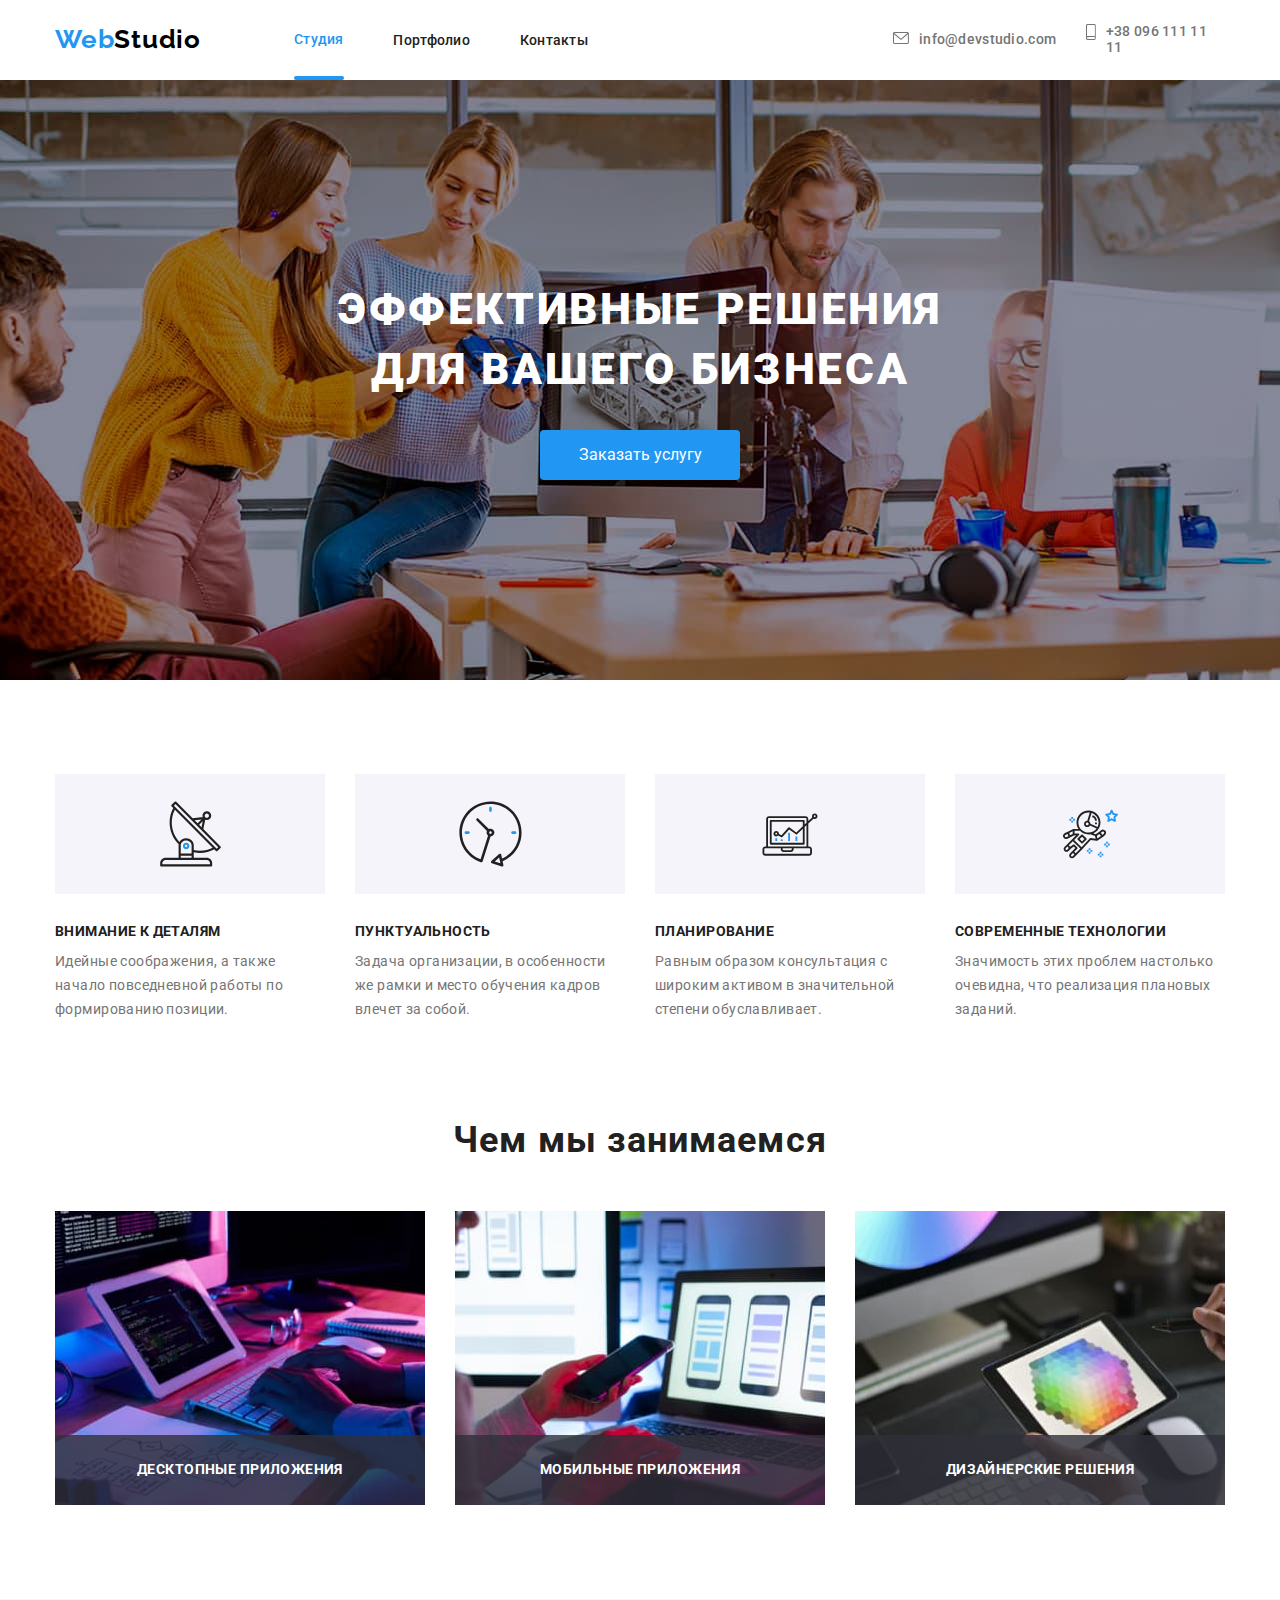
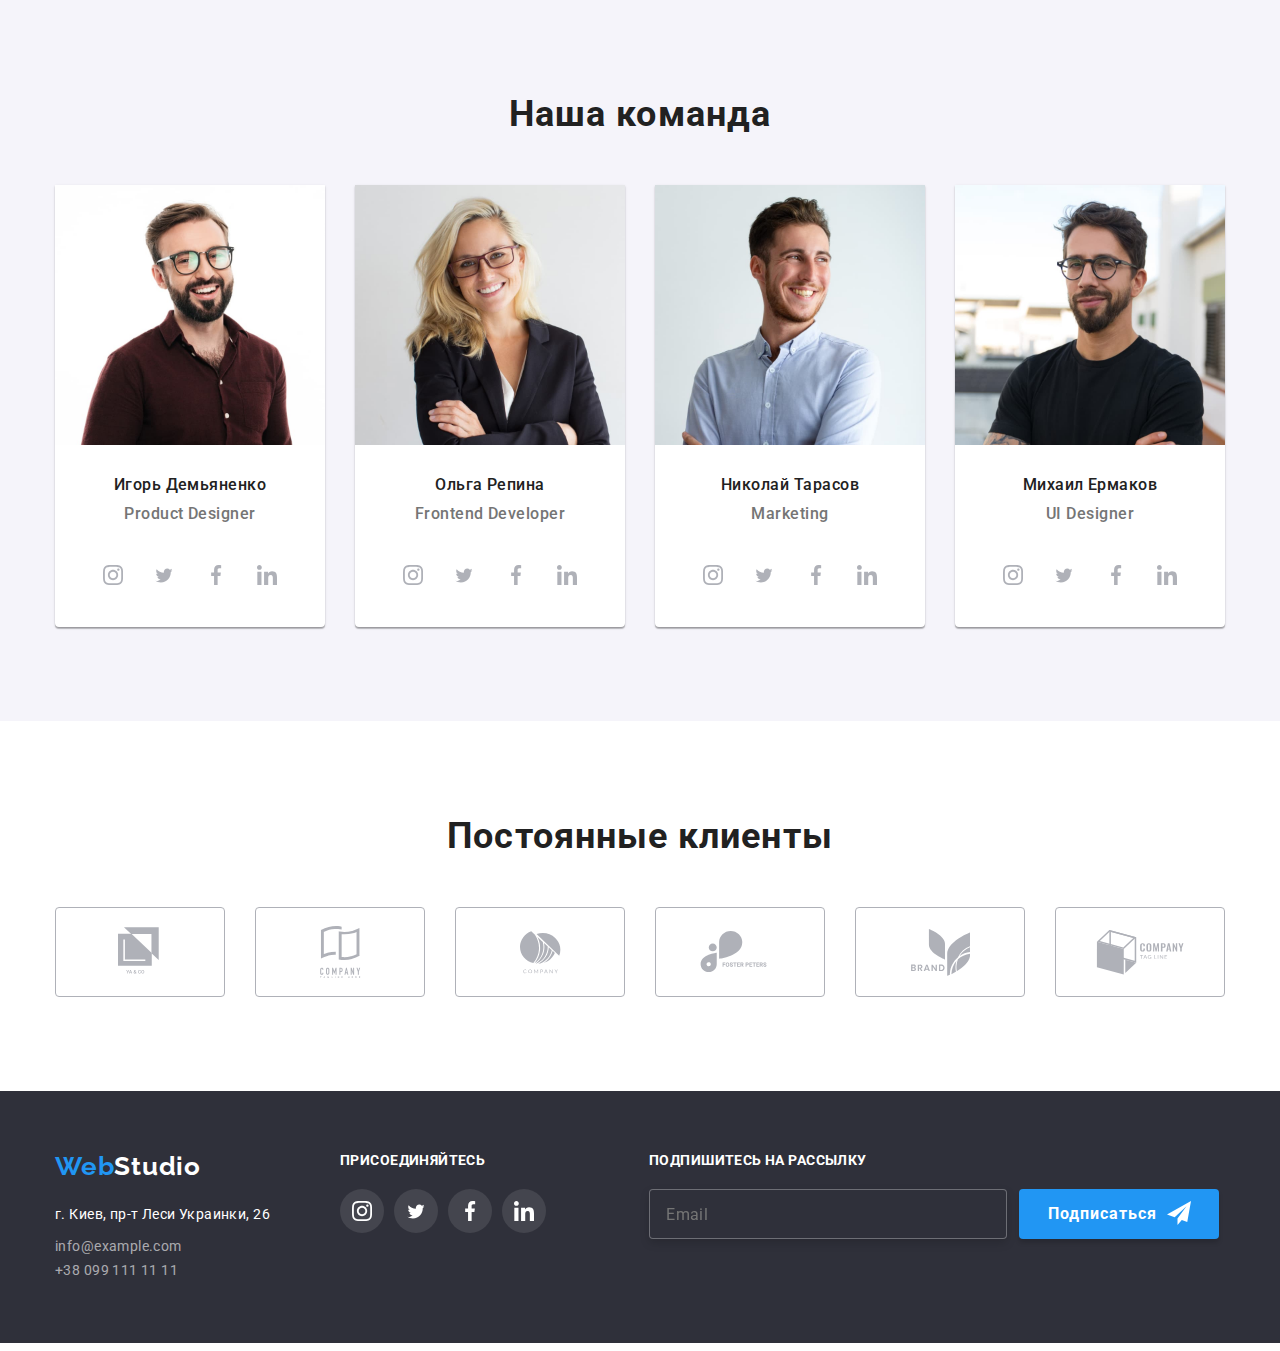
==== index.html @ a1debf82 "launching project with sass" ====
<!DOCTYPE html>
<html lang="ru">

<head>
    <meta charset="UTF-8" />
    <meta name="viewport" content="width=device-width, initial-scale=1.0" />
    <title>Web Studio</title>
    <link rel="stylesheet" href="./css/modern-normalize.min.css" />
    <link href="https://fonts.googleapis.com/css2?family=Raleway:wght@700&family=Roboto:wght@400;500;700&display=swap" rel="stylesheet">
    <link rel="stylesheet" href="./css/styles.css" />
</head>

<body>
    <!-- HEADER -->
    <header>
        <div class="main-container">
            <div class="header-block">
                <nav class="nav-container">
                    <div class="logo-top">
                        <a href="./index.html" lang="en"><span class="bluetext">Web</span>Studio</a>
                    </div>
                    <ul class="menu">
                        <li><a class="nav-con-style nav-item bluetext current-page" href="#studio">Студия</a></li>
                        <li><a class="nav-con-style nav-item" href="./portfolio.html">Портфолио</a></li>
                        <li><a class="nav-con-style nav-item" href="#contact">Контакты</a></li>
                    </ul>
                </nav>
                <ul class="contacts">
                    <li class="header-mail-phone">
                        <a class="nav-con-style contacts-item contacts-item-gap" href="mailto:info@devstudio.com">
                            <svg class="smartphone-envelope-icon" width="16" height="12">
                                <use href="./img/sprite/symbol-defs.svg#icon-envelope"></use>
                            </svg> info@devstudio.com
                        </a>
                    </li>
                    <li class="header-mail-phone">
                        <a class="nav-con-style contacts-item contacts-item-gap" href="tel:+380991111111">
                            <svg class="smartphone-envelope-icon" width="10" height="16">
                                <use href="./img/sprite/symbol-defs.svg#icon-smartphone"></use>
                            </svg> +38 096 111 11 11
                        </a>
                    </li>
                </ul>
            </div>
        </div>

    </header>
    <main>
        <!-- HERO -->
        <section class="hero">
            <div class="main-container">
                <div class="hero-block">
                    <h1 class="main-title">
                        Эффективные решения для вашего бизнеса
                    </h1>
                    <button class="main-title-button" data-modal-open>Заказать услугу</button>

                </div>
            </div>

        </section>
        <!-- ADVANTAGE -->
        <div class="main-container">
            <section class="advantage-container">
                <h2 hidden>Преимущества компании</h2>
                <ul class="advantage-list-container">
                    <li class="advantage-item">
                        <div class="icon-block">
                            <svg class="attention-icon" width="65" height="70">
                                <use href="./img/sprite/symbol-defs.svg#icon-antenna-1"></use>
                            </svg>
                        </div>
                        <h3 class="advantage-title">Внимание к деталям</h3>
                        <p class="advantage-text">
                            Идейные соображения, а также начало повседневной работы по формированию позиции.
                        </p>
                    </li>
                    <li class="advantage-item">
                        <div class="icon-block">
                            <svg class="punctuality-icon" width="65" height="70">
                                <use href="./img/sprite/symbol-defs.svg#icon-clock-1"></use>
                            </svg>
                        </div>
                        <h3 class="advantage-title">Пунктуальность</h3>
                        <p class="advantage-text">
                            Задача организации, в особенности же рамки и место обучения кадров влечет за собой.
                        </p>
                    </li>
                    <li class="advantage-item">
                        <div class="icon-block">
                            <svg class="planning-icon" width="70" height="55">
                                <use href="./img/sprite/symbol-defs.svg#icon-diagram-1"></use>
                            </svg>
                        </div>
                        <h3 class="advantage-title">Планирование</h3>
                        <p class="advantage-text">
                            Равным образом консультация с широким активом в значительной степени обуславливает.
                        </p>
                    </li>
                    <li class="advantage-item">
                        <div class="icon-block">
                            <svg class="technologies-icon" width="55" height="60">
                                <use href="./img/sprite/symbol-defs.svg#icon-astronaut-1"></use>
                            </svg>
                        </div>
                        <h3 class="advantage-title">Современные технологии</h3>
                        <p class="advantage-text">
                            Значимость этих проблем настолько очевидна, что реализация плановых заданий.
                        </p>
                    </li>
                </ul>
            </section>
        </div>
        <!-- OCCUPATION -->
        <div class="main-container">
            <section class="occupation">
                <h2 class="secondary-title">Чем мы занимаемся</h2>
                <ul class="occupation-container">
                    <li class="occupation-item">
                        <a href="">
                            <div class="occupation-card">
                                <img title="Десктопные приложения" src="./img/img1.jpg" alt="Десктопные приложения" width="370" height="294" />
                                <div class="occupation-card-label">
                                    <p class="occupation-description">Десктопные приложения</p>
                                </div>
                            </div>
                        </a>
                    </li>
                    <li class="occupation-item">
                        <a href="">
                            <div class="occupation-card">
                                <img title="Мобильные приложения" src="./img/img2.jpg" alt="Мобильные приложения" width="370" height="294" />
                                <div class="occupation-card-label">
                                    <p class="occupation-description">Мобильные приложения</p>
                                </div>
                            </div>
                        </a>
                    </li>
                    <li class="occupation-item">
                        <a href="">
                            <div class="occupation-card">
                                <img title="Дизайнерские решения" src="./img/img3.jpg" alt="Дизайнерские решения" width="370" height="294" />
                                <div class="occupation-card-label">
                                    <p class="occupation-description">Дизайнерские решения</p>
                                </div>
                            </div>
                        </a>
                    </li>
                </ul>
            </section>
        </div>
        <!-- TEAM -->
        <section class="team">
            <div class="main-container">
                <h2 class="secondary-title">Наша команда</h2>
                <ul class="team-container">
                    <li class="team-item">
                        <img class="employee-image" title="Игорь Демьяненко" src="./img/img-person1.jpg" alt="Фото Игорь Демьяненко" width="270" height="260" />
                        <h3 class="employee position-employee-style">Игорь Демьяненко</h3>
                        <p class="position position-employee-style" lang="en">Product Designer</p>
                        <ul class="team-items-icons">
                            <li>
                                <a class="team-icon" href="https://www.instagram.com" target="_blank" rel="noopener noreferer">
                                    <svg class="team-card-icon-image" width="20" height="20" aria-label="Instagram">
                                        <use href="./img/sprite/symbol-defs.svg#icon-instagram-2"></use>
                                    </svg>
                                </a>
                            </li>
                            <li>
                                <a class="team-icon" href="https://www.twitter.com" target="_blank" rel="noopener noreferer">
                                    <svg class="team-card-icon-image" width="20" height="17" aria-label="Twitter">
                                        <use href="./img/sprite/symbol-defs.svg#icon-twitter-1"></use>
                                    </svg>
                                </a>
                            </li>
                            <li>
                                <a class="team-icon" href="https://www.facebook.com/" target="_blank" rel="noopener noreferer">
                                    <svg class="team-card-icon-image" width="20" height="20" aria-label="Facebook">
                                        <use href="./img/sprite/symbol-defs.svg#icon-facebook-1"></use>
                                    </svg>
                                </a>
                            </li>
                            <li>
                                <a class="team-icon" href="https://www.linkedin.com" target="_blank" rel="noopener noreferer">
                                    <svg class="team-card-icon-image" width="20" height="20" aria-label="LinkedIn">
                                        <use href="./img/sprite/symbol-defs.svg#icon-linkedin-1-1"></use>
                                    </svg>
                                </a>
                            </li>
                        </ul>
                    </li>
                    <li class="team-item">
                        <img class="employee-image" title="Ольга Репина" src="./img/img-person2.jpg" alt="Фото Ольга Репина" width="270" height="260" />
                        <h3 class="employee position-employee-style">Ольга Репина</h3>
                        <p class="position position-employee-style" lang="en">Frontend Developer</p>
                        <ul class="team-items-icons">
                            <li>
                                <a class="team-icon" href="https://www.instagram.com" target="_blank" rel="noopener noreferer">
                                    <svg class="team-card-icon-image" width="20" height="20" aria-label="Instagram">
                                        <use href="./img/sprite/symbol-defs.svg#icon-instagram-2"></use>
                                    </svg>
                                </a>
                            </li>
                            <li>
                                <a class="team-icon" href="https://www.twitter.com" target="_blank" rel="noopener noreferer">
                                    <svg class="team-card-icon-image" width="20" height="17" aria-label="Twitter">
                                        <use href="./img/sprite/symbol-defs.svg#icon-twitter-1"></use>
                                    </svg>
                                </a>
                            </li>
                            <li>
                                <a class="team-icon" href="https://www.facebook.com/" target="_blank" rel="noopener noreferer">
                                    <svg class="team-card-icon-image" width="20" height="20" aria-label="Facebook">
                                        <use href="./img/sprite/symbol-defs.svg#icon-facebook-1"></use>
                                    </svg>
                                </a>
                            </li>
                            <li>
                                <a class="team-icon" href="https://www.linkedin.com" target="_blank" rel="noopener noreferer">
                                    <svg class="team-card-icon-image" width="20" height="20" aria-label="LinkedIn">
                                        <use href="./img/sprite/symbol-defs.svg#icon-linkedin-1-1"></use>
                                    </svg>
                                </a>
                            </li>
                        </ul>
                    </li>
                    <li class="team-item">
                        <img class="employee-image" title="Николай Тарасов" src="./img/img-person3.jpg" alt="Фото Николай Тарасов" width="270" height="260" />
                        <h3 class="employee position-employee-style">Николай Тарасов</h3>
                        <p class="position position-employee-style" lang="en">Marketing</p>
                        <ul class="team-items-icons">
                            <li>
                                <a class="team-icon" href="https://www.instagram.com" target="_blank" rel="noopener noreferer">
                                    <svg class="team-card-icon-image" width="20" height="20" aria-label="Instagram">
                                        <use href="./img/sprite/symbol-defs.svg#icon-instagram-2"></use>
                                    </svg>
                                </a>
                            </li>
                            <li>
                                <a class="team-icon" href="https://www.twitter.com" target="_blank" rel="noopener noreferer">
                                    <svg class="team-card-icon-image" width="20" height="17" aria-label="Twitter">
                                        <use href="./img/sprite/symbol-defs.svg#icon-twitter-1"></use>
                                    </svg>
                                </a>
                            </li>
                            <li>
                                <a class="team-icon" href="https://www.facebook.com/" target="_blank" rel="noopener noreferer">
                                    <svg class="team-card-icon-image" width="20" height="20" aria-label="Facebook">
                                        <use href="./img/sprite/symbol-defs.svg#icon-facebook-1"></use>
                                    </svg>
                                </a>
                            </li>
                            <li>
                                <a class="team-icon" href="https://www.linkedin.com" target="_blank" rel="noopener noreferer">
                                    <svg class="team-card-icon-image" width="20" height="20" aria-label="LinkedIn">
                                        <use href="./img/sprite/symbol-defs.svg#icon-linkedin-1-1"></use>
                                    </svg>
                                </a>
                            </li>
                        </ul>
                    </li>
                    <li class="team-item">
                        <img class="employee-image" title="Михаил Ермаков" src="./img/img-person4.jpg" alt="Фото Михаил Ермаков" width="270" height="260" />
                        <h3 class="employee position-employee-style">Михаил Ермаков</h3>
                        <p class="position position-employee-style" lang="en">UI Designer</p>
                        <ul class="team-items-icons">
                            <li>
                                <a class="team-icon" href="https://www.instagram.com" target="_blank" rel="noopener noreferer">
                                    <svg class="team-card-icon-image" width="20" height="20" aria-label="Instagram">
                                        <use href="./img/sprite/symbol-defs.svg#icon-instagram-2"></use>
                                    </svg>
                                </a>
                            </li>
                            <li>
                                <a class="team-icon" href="https://www.twitter.com" target="_blank" rel="noopener noreferer">
                                    <svg class="team-card-icon-image" width="20" height="17" aria-label="Twitter">
                                        <use href="./img/sprite/symbol-defs.svg#icon-twitter-1"></use>
                                    </svg>
                                </a>
                            </li>
                            <li>
                                <a class="team-icon" href="https://www.facebook.com/" target="_blank" rel="noopener noreferer">
                                    <svg class="team-card-icon-image" width="20" height="20" aria-label="Facebook">
                                        <use href="./img/sprite/symbol-defs.svg#icon-facebook-1"></use>
                                    </svg>
                                </a>
                            </li>
                            <li>
                                <a class="team-icon" href="https://www.linkedin.com" target="_blank" rel="noopener noreferer">
                                    <svg class="team-card-icon-image" width="20" height="20" aria-label="LinkedIn">
                                        <use href="./img/sprite/symbol-defs.svg#icon-linkedin-1-1"></use>
                                    </svg>
                                </a>
                            </li>
                        </ul>
                    </li>
                </ul>
            </div>
        </section>
        <!-- CLIENTS -->
        <div class="main-container">
            <section class="clients">
                <h2 class="secondary-title">Постоянные клиенты</h2>
                <ul class="clients-block">
                    <li>
                        <a class="clients-item" href="" target="_blank" rel="noopener noreferer">
                            <svg class="client-image" width="45" height="50">
                                <use href="./img/sprite/symbol-defs.svg#icon-logo-1"></use>
                            </svg>
                        </a>
                    </li>
                    <li>
                        <a class="clients-item" href="" target="_blank" rel="noopener noreferer">
                            <svg class="client-image" width="45" height="52">
                                <use href="./img/sprite/symbol-defs.svg#icon-logo-2"></use>
                            </svg>
                        </a>
                    </li>
                    <li>
                        <a class="clients-item" href="" target="_blank" rel="noopener noreferer">
                            <svg class="client-image" width="41" height="43">
                                <use href="./img/sprite/symbol-defs.svg#icon-logo-3"></use>
                            </svg>
                        </a>
                    </li>
                    <li>
                        <a class="clients-item" href="" target="_blank" rel="noopener noreferer">
                            <svg class="client-image" width="80" height="42">
                                <use href="./img/sprite/symbol-defs.svg#icon-logo-4"></use>
                            </svg>
                        </a>
                    </li>
                    <li>
                        <a class="clients-item" href="" target="_blank" rel="noopener noreferer">
                            <svg class="client-image" width="59" height="47">
                                <use href="./img/sprite/symbol-defs.svg#icon-logo-5"></use>
                            </svg>
                        </a>
                    </li>
                    <li>
                        <a class="clients-item" href="" target="_blank" rel="noopener noreferer">
                            <svg class="client-image" width="89" height="45">
                                <use href="./img/sprite/symbol-defs.svg#icon-logo-6"></use>
                            </svg>
                        </a>
                    </li>
                </ul>

            </section>
        </div>
    </main>
    <!-- FOOTER -->
    <footer class="footer">
        <div class="main-container">
            <div class="footer-wrapper">
                <div class="footer-logo-contacts">
                    <div class="logo-bottom">
                        <a href="" id="studio" lang="en"><span class="bluetext">Web</span><span
                                class="whitetext">Studio</span></a>
                    </div>
                    <address class="address">
                        <p><a id="contact"></a></p>
                        <ul class="address-list">
                            <li class="address-item address-style">г. Киев, пр-т Леси Украинки, 26</li>
                            <li><a class="address-link address-style"
                                    href="mailto:info@example.com">info@example.com</a>
                            </li>
                            <li><a class="address-link address-style" href="tel:+380991111111">+38 099 111 11 11</a>
                            </li>
                        </ul>
                    </address>
                </div>
                <section class="join">
                    <p class="join-title">присоединяйтесь</p>
                    <ul class="footer-icons">
                        <li>
                            <a href="https://www.instagram.com" class="footer-icon-item" target="_blank" rel="noopener noreferer">
                                <svg class="footer-icon-image" width="20" height="20" aria-label="Instagram">
                                    <use href="./img/sprite/symbol-defs.svg#icon-instagram-2-1"></use>
                                </svg>
                            </a>
                        </li>
                        <li>
                            <a href="https://www.twitter.com" class="footer-icon-item" target="_blank" rel="noopener noreferer">
                                <svg class="footer-icon-image" width="20" height="17" aria-label="Twitter">
                                    <use href="./img/sprite/symbol-defs.svg#icon-twitter-1-1"></use>
                                </svg>
                            </a>
                        </li>
                        <li>
                            <a href="https://www.facebook.com/" class="footer-icon-item" target="_blank" rel="noopener noreferer">
                                <svg class="footer-icon-image" width="20" height="20" aria-label="Facebook">
                                    <use href="./img/sprite/symbol-defs.svg#icon-facebook-1-1"></use>
                                </svg>
                            </a>
                        </li>
                        <li>
                            <a href="https://www.linkedin.com" class="footer-icon-item" target="_blank" rel="noopener noreferer">
                                <svg class="footer-icon-image" width="20" height="20" aria-label="LinkedIn">
                                    <use href="./img/sprite/symbol-defs.svg#icon-linkedin-1-2"></use>
                                </svg>
                            </a>
                        </li>
                    </ul>
                </section>
                <section class="subscription">
                    <p class="join-title">Подпишитесь на рассылку</p>
                    <form class="subscription-form" action="#">
                        <input class="subscription-field" type="email" name="subscription-field" placeholder="Email">
                        <div class="subscription-btn-block">
                            <button class="subscription-btn">Подписаться
                                <svg class="subscription-img">
                                    <use href="./img/sprite/symbol-defs-form.svg#icon-icon-send" width="24" height="24">
                                    </use>
                                </svg></button>
                        </div>
                    </form>
                </section>
            </div>

        </div>
    </footer>
    <!-- MODAL WINDOW -->
    <div class="backdrop is-hidden" data-modal>
        <div class="modal">
            <div class="close-btn" data-modal-close>
                <svg class="close-cross" width="18" height="18">
                    <use href="./img/sprite/symbol-defs-form.svg#icon-close-black-18dp"></use>
                </svg>
            </div>
            <form class="modal-form" action="#">
                <h3 class="modal-title">Оставьте свои данные, мы вам перезвоним</h3>

                <div class="modal-row">
                    <label class="modal-input-label" for="input-name">Имя</label>
                    <div class="input-block">
                        <input class="modal-input-field" type="text" name="name" id="input-name" placeholder=" ">
                        <svg class="modal-icon-item">
                            <use href="./img/sprite/symbol-defs-form.svg#icon-person-black-18dp-1" width="18"
                                height="18">
                            </use>
                        </svg>
                    </div>
                </div>
                <div class="modal-row">
                    <label class="modal-input-label" for="input-phone">Телефон</label>
                    <div class="input-block">
                        <input class="modal-input-field" type="text" name="phone" id="input-phone" placeholder=" ">
                        <svg class="modal-icon-item">
                            <use href="./img/sprite/symbol-defs-form.svg#icon-phone-black-18dp-1" width="18"
                                height="18">
                            </use>
                        </svg>
                    </div>
                </div>
                <div class="modal-row">
                    <label class="modal-input-label" for="input-email">Почта</label>
                    <div class="input-block">
                        <input class="modal-input-field" type="text" name="email" id="input-email" placeholder=" ">
                        <svg class="modal-icon-item">
                            <use href="./img/sprite/symbol-defs-form.svg#icon-email-black-18dp-1" width="18"
                                height="18">
                            </use>
                        </svg>
                    </div>
                </div>
                <div class="modal-row">
                    <label class="modal-input-label" for="input-comment">Комментарий</label>
                    <div class="input-block">
                        <textarea class="modal-input-field-comment" name="comment" id="input-comment" placeholder="Введите текст"></textarea>
                    </div>
                </div>
                <label class="terms-accept">
                    <input class="check-input" type="checkbox">
                    <span class="check-box"></span>
                    Соглашаюсь с рассылкой и принимаю
                    <a class="contact-terms">Условия договора</a>
                </label>

                <button class="main-title-button">Отправить</button>
            </form>
        </div>

    </div>
    <!-- SCRIPTS -->
    <script src="./js/modal.js"></script>

</body>

</html>
---- css/styles.css ----
/*Палитра цветов*/

:root {
    --logo-black-color: #000;
    --primary-white-color: #ffffff;
    --background-team-color: #f5f4fa;
    --nav-and-title-color: #212121;
    --contacts-paragraph-employee-position-color: #757575;
    --blue-text-color: #2196f3;
    --background-dark-color: #2f303a;
    --background-button-color: #f5f4fa;
    --address-link-color: rgba(255, 255, 255, 0.6);
    --card-border-color: #eeeeee;
    --icon-grey-color: #afb1b8;
}

html {
    box-sizing: border-box;
}

*,
*::before,
*::after {
    box-sizing: inherit;
    margin-bottom: 0;
}


/* *:hover,
*:focus {
    color: var(--blue-text-color);
    transition: all 250ms cubic-bezier(0.4, 0, 0.2, 1);
} */

body {
    background-color: var(--primary-white-color);
    font-family: "Roboto", sans-serif;
    overflow-x: hidden;
}

body a {
    color: var(--logo-black-color);
    text-decoration: none;
}

body a,
button:hover {
    transition: 250ms cubic-bezier(0.4, 0, 0.2, 1);
    cursor: pointer;
}

body a:focus,
body a:hover {
    color: var(--blue-text-color);
}

body li {
    list-style: none;
}

img {
    display: inline-block;
    max-width: 100%;
    height: auto;
}

h1,
h2,
h3,
p {
    margin-top: 0;
}

ul {
    margin: 0;
    padding: 0;
}

.main-container {
    width: 1200px;
    padding: 0 15px 0 15px;
    margin: 0 auto;
}


/*HEADER*/

.header-block {
    display: flex;
    align-items: center;
    height: 80px;
}

.nav-container {
    display: flex;
    align-items: center;
    margin-right: 305px;
}

.logo-top {
    color: var(--logo-black-color);
    font-family: "Raleway", sans-serif;
    font-weight: 700;
    font-size: 26px;
    line-height: 1.2;
    letter-spacing: 0.03em;
    margin-right: 93px;
}

.menu {
    display: flex;
    align-items: center;
    width: 294px;
    justify-content: space-between;
}

.nav-con-style {
    font-weight: 500;
    font-size: 14px;
    line-height: 1.14;
    letter-spacing: 0.02em;
}

.nav-item {
    color: var(--nav-and-title-color);
}

.current-page {
    position: relative;
    padding: 32px 0px;
    display: block;
}

.current-page::before {
    position: absolute;
    content: "";
    display: block;
    bottom: 0;
    left: 0;
    right: 0;
    width: 100%;
    height: 4px;
    background-color: var(--blue-text-color);
    border-radius: 2px;
}

.contacts {
    display: flex;
    width: 100%;
    justify-content: space-between;
    align-items: center;
}

.contacts-item {
    color: var(--contacts-paragraph-employee-position-color);
}

.nav-item:hover {
    color: var(--blue-text-color);
}

.contacts-item:hover {
    color: var(--blue-text-color);
}

.header-mail-phone {
    display: flex;
    align-items: center;
    margin-right: 30px;
}

.smartphone-envelope-icon {
    fill: var(--contacts-paragraph-employee-position-color);
    margin-right: 10px;
}

.header-mail-phone:last-child {
    margin-right: 0;
}


/* .header-mail-phone:hover .smartphone-envelope-icon {
    fill: var(--blue-text-color);
}

.header-mail-phone:hover .contacts-item {
    color: var(--blue-text-color);
} */

.smartphone-envelope-icon {
    fill: currentColor;
}

.contacts-item-gap {
    display: flex;
}


/*HERO*/

.hero {
    background-color: rgba(47, 48, 58, 0.4);
    background-image: url("../img/hero-img.jpg");
    background-position: center center;
    background-repeat: no-repeat;
    background-size: cover;
}

.hero-block {
    display: flex;
    justify-content: center;
    flex-direction: column;
    align-items: center;
    text-align: center;
    width: 1170px;
    height: 600px;
    margin-bottom: 94px;
}

.main-title {
    font-family: "Roboto", sans-serif;
    font-style: normal;
    font-weight: 900;
    font-size: 44px;
    line-height: 1.36;
    text-align: center;
    letter-spacing: 0.06em;
    text-transform: uppercase;
    color: var(--primary-white-color);
    width: 696px;
    /* padding-top: 200px; */
    padding-bottom: 30px;
    margin: 0, auto;
}

.secondary-title {
    font-weight: 700;
    font-size: 36px;
    line-height: 1.17;
    text-align: center;
    letter-spacing: 0.03em;
    color: var(--nav-and-title-color);
    margin-bottom: 50px;
    padding-top: 94px;
}

.main-title-button {
    display: flex;
    justify-content: center;
    align-items: center;
    text-align: center;
    min-width: 200px;
    min-height: 50px;
    background-color: var(--blue-text-color);
    box-shadow: 0px 4px 4px rgba(0, 0, 0, 0.15);
    border-radius: 4px;
    margin: 0 auto;
    color: var(--primary-white-color);
    padding: 10px 32px;
    border: none;
}

.main-title-button:hover,
.main-title-button:focus {
    color: var(--blue-text-color);
    background-color: var(--primary-white-color);
}


/*ADVANTAGES*/

.advantage-container {}

.advantage-list-container {
    display: flex;
    /* width: calc((100% - 90px) / 4); */
}

.advantage-item {
    display: block;
    margin-right: 30px;
}

.advantage-item:nth-child(4n) {
    margin-right: 0;
}

.icon-block {
    background-color: #f5f4fa;
    display: flex;
    justify-content: center;
    align-items: center;
    width: 100%;
    height: 120px;
    margin-bottom: 30px;
}

.advantage-title {
    font-weight: 700;
    font-size: 14px;
    line-height: 1.14;
    letter-spacing: 0.03em;
    text-transform: uppercase;
    color: var(--nav-and-title-color);
    margin-bottom: 10px;
}

.advantage-text {
    font-weight: 400;
    font-size: 14px;
    line-height: 1.7;
    letter-spacing: 0.03em;
    color: var(--contacts-paragraph-employee-position-color);
    width: 270px;
    height: 75px;
}


/*OCCUPATION*/

.occupation {}

.occupation-container {
    display: flex;
    margin-bottom: 94px;
}

.occupation-item {
    display: block;
    margin-right: 30px;
    margin-bottom: 0px;
}

.occupation-item img {
    display: block;
}

.occupation-card {
    position: relative;
}

.occupation-card-label {
    position: absolute;
    display: flex;
    justify-content: center;
    align-items: center;
    bottom: 0;
    left: 0;
    right: 0;
    width: 100%;
    height: 70px;
    background: rgba(47, 48, 58, 0.8);
}

.occupation-description {
    font-weight: bold;
    font-size: 14px;
    line-height: 1.14;
    text-align: center;
    letter-spacing: 0.03em;
    text-transform: uppercase;
    color: var(--primary-white-color);
}

.occupation-item:nth-child(3n) {
    margin-right: 0px;
}


/*TEAM*/

.team {
    background-color: var(--background-team-color);
    padding-bottom: 94px;
}

.team-container {
    display: flex;
}

.team-item {
    display: block;
    max-width: 100%;
    height: auto;
    background-color: var(--primary-white-color);
    text-align: center;
    box-shadow: 0px 1px 3px rgba(0, 0, 0, 0.12), 0px 1px 1px rgba(0, 0, 0, 0.14), 0px 2px 1px rgba(0, 0, 0, 0.2);
    border-radius: 0px 0px 4px 4px;
    margin-right: 30px;
}

.team-item:nth-child(4n) {
    margin-right: 0px;
}

.employee-image {
    display: block;
    margin-bottom: 30px;
}

.position-employee-style {
    font-weight: 500;
    font-size: 16px;
    line-height: 1.19;
    letter-spacing: 0.03em;
}

.employee {
    color: var(--nav-and-title-color);
    margin-bottom: 10px;
}

.position {
    color: var(--contacts-paragraph-employee-position-color);
    padding-bottom: 30px;
}

.team-items-icons {
    display: flex;
    justify-content: space-around;
    align-items: center;
    margin: 0 32px 30px 32px;
}

.team-icon {
    display: flex;
    justify-content: center;
    align-items: center;
    width: 44px;
    height: 44px;
    border-radius: 50%;
}

.team-icon:hover,
.team-icon:focus {
    background-color: var(--blue-text-color);
}

.team-card-icon-image {
    fill: var(--icon-grey-color);
}

.team-icon:hover .team-card-icon-image,
.team-icon:focus .team-card-icon-image {
    fill: var(--primary-white-color);
}


/*CLIENTS*/

.clients-block {
    display: flex;
    justify-content: space-between;
    margin-bottom: 94px;
}

.client-block a {
    display: block;
}

.clients-item {
    display: flex;
    justify-content: center;
    align-items: center;
    width: 170px;
    height: 90px;
    border: var(--icon-grey-color) 1px solid;
    box-sizing: border-box;
    border-radius: 4px;
    margin-right: 30px;
    outline: none;
}

.clients-item:last-child {
    margin-right: 0;
}

.clients-item:hover {
    border-color: var(--blue-text-color);
}

.clients-item:focus {
    border-color: var(--blue-text-color);
}


/* .client-image {
    fill: currentColor;
} */

.client-image {
    fill: var(--icon-grey-color);
    margin: 0;
}

.clients-item:hover .client-image {
    fill: var(--blue-text-color);
}

.clients-item:focus .client-image {
    fill: var(--blue-text-color);
}


/*FOOTER*/

.footer {
    background-color: var(--background-dark-color);
    padding: 60px 0px 60px 0px;
    display: flex;
}

.footer-wrapper {
    display: flex;
}

.footer-logo-contacts {
    margin-right: 70px;
}

.logo-bottom {
    color: var(--primary-white-color);
    font-family: "Raleway", sans-serif;
    font-weight: 700;
    font-size: 26px;
    line-height: 1.2;
    letter-spacing: 0.03em;
    margin-bottom: 20px;
}

.whitetext {
    color: var(--primary-white-color);
}

.whitetext:focus {
    color: var(--blue-text-color);
}

.whitetext:hover {
    color: var(--blue-text-color);
}

.address {}

.address-list {}

.address-style {
    font-style: normal;
    font-weight: normal;
    font-size: 14px;
    line-height: 1.7;
    letter-spacing: 0.03em;
}

.address-item {
    color: var(--primary-white-color);
    display: inline-block;
    margin-bottom: 9px;
}

.address-link {
    color: var(--address-link-color);
    margin-bottom: 9px;
}

.address-link:last-child {
    margin-bottom: 0px;
}

.bluetext {
    color: var(--blue-text-color);
}

.join {
    display: inline-block;
}

.join-title {
    display: inline-block;
    font-weight: bold;
    font-size: 14px;
    line-height: 1.14;
    letter-spacing: 0.03em;
    text-transform: uppercase;
    color: #ffffff;
    margin-bottom: 20px;
}

.footer-icons {
    display: flex;
    margin-right: 93px;
}

.footer-icon-item {
    display: flex;
    justify-content: center;
    align-items: center;
    width: 44px;
    height: 44px;
    border-radius: 50%;
    background-color: #44454e;
    margin-right: 10px;
}

.footer-icon-item:hover,
.footer-icon-item:focus {
    background-color: var(--blue-text-color);
}


/* .whitetext:hover {
    color: var(--blue-text-color);
} */

.subscription {}

.subscription-form {
    display: flex;
    align-items: center;
}

.subscription-field {
    width: 358px;
    height: 50px;
    font-weight: normal;
    font-size: 16px;
    line-height: 20px;
    display: flex;
    align-items: center;
    letter-spacing: 0.03em;
    color: rgba(255, 255, 255, 0.6);
    background-color: var(--background-dark-color);
    border: 1px solid rgba(255, 255, 255, 0.3);
    filter: drop-shadow(0px 4px 4px rgba(0, 0, 0, 0.15));
    border-radius: 4px;
    padding-left: 16px;
    margin-right: 12px;
}

.subscription-btn-block {
    position: relative;
    display: inline-block;
}

.subscription-btn {
    background-color: var(--blue-text-color);
    width: 200px;
    height: 50px;
    font-weight: bold;
    font-size: 16px;
    line-height: 1.875;
    display: flex;
    align-items: center;
    text-align: center;
    letter-spacing: 0.06em;
    color: #ffffff;
    box-shadow: 0px 4px 4px rgba(0, 0, 0, 0.15);
    border-radius: 4px;
    border: none;
    padding: 10px 0px 10px 29px;
    outline: none;
}

.subscription-img {
    position: absolute;
    bottom: 12px;
    right: 48px;
    top: 12px;
    left: 148px;
    fill: #ffffff;
}

.subscription-btn:hover,
.subscription-btn:focus {
    color: var(--blue-text-color);
    background-color: var(--primary-white-color);
}

.subscription-btn:hover .subscription-img {
    fill: var(--blue-text-color);
}

.subscription-btn:focus .subscription-img {
    fill: var(--blue-text-color);
}


/*Portfolio styles*/

.portfolio-header-underline {
    border-bottom: 1px solid #ececec;
}

.filter {
    display: flex;
    justify-content: center;
    max-width: 611px;
    margin-bottom: 50px;
}

.filter-position {
    display: flex;
    justify-content: center;
    padding-top: 94px;
}

.filter-item {
    margin-right: 8px;
}

.filter-item:last-child {
    margin-right: 0px;
}

.btn-style {
    font-weight: 500;
    font-size: 16px;
    line-height: 1.63;
    letter-spacing: 0.03em;
    color: var(--nav-and-title-color);
    background-color: var(--background-button-color);
    border: transparent;
    border-radius: 4px;
    width: 128px;
    height: 38px;
    cursor: pointer;
}

.btn-style-all {
    width: 73px;
}

.btn-style:hover,
.btn-style:focus {
    background-color: var(--blue-text-color);
    color: var(--primary-white-color);
    box-shadow: 0px 3px 1px rgba(0, 0, 0, 0.1), 0px 1px 2px rgba(0, 0, 0, 0.08), 0px 2px 2px rgba(0, 0, 0, 0.12);
}

.project-container {
    display: flex;
    flex-wrap: wrap;
    margin-bottom: 94px;
}

.project-card {
    display: block;
    max-width: 100%;
    height: auto;
    margin-bottom: 30px;
    margin-right: 30px;
}

.project-card:nth-child(3n) {
    margin-right: 0px;
}

.project-card:nth-last-child(-n+3) {
    margin-bottom: 0px;
}

.project-card:hover {
    box-shadow: 0px 1px 1px rgba(0, 0, 0, 0.12), 0px 4px 4px rgba(0, 0, 0, 0.06), 1px 4px 6px rgba(0, 0, 0, 0.16);
}

.project-image {
    display: block;
}

.project-block {
    position: relative;
    display: block;
    overflow: hidden;
}

.project-image-info {
    position: absolute;
    display: flex;
    justify-content: center;
    align-items: center;
    background: rgba(33, 150, 243, 0.9);
    width: 100%;
    height: 100%;
    top: 100%;
    transition: transform 250ms cubic-bezier(0.4, 0, 0.2, 1);
}

.project-image-text {
    font-weight: normal;
    font-size: 18px;
    line-height: 1.56;
    letter-spacing: 0.03em;
    color: #ffffff;
    padding: 63px 24px;
}

.project-block:hover .project-image-info {
    transform: translateY(-100%);
}

.project-card a:focus .project-image-info {
    transform: translateY(-100%);
}

.under-image-text {
    display: block;
    width: 370px;
    height: 110px;
    padding: 20px 24px;
    border-left: 1px solid var(--card-border-color);
    border-right: 1px solid var(--card-border-color);
    border-bottom: 1px solid var(--card-border-color);
}

.project-name {
    display: block;
    font-weight: 700;
    font-size: 18px;
    line-height: 2;
    letter-spacing: 0.06em;
    color: var(--nav-and-title-color);
    margin-bottom: 4px;
}

.description {
    display: block;
    font-weight: normal;
    font-size: 16px;
    line-height: 1.9;
    letter-spacing: 0.03em;
    color: var(--contacts-paragraph-employee-position-color);
}


/*MODAL WINDOW*/

.backdrop {
    position: fixed;
    top: 0;
    left: 0;
    width: 100%;
    height: 100%;
    background-color: rgba(0, 0, 0, 0.2);
    overflow-y: hidden;
}

.backdrop.is-hidden {
    opacity: 0;
    pointer-events: none;
}

.modal {
    position: absolute;
    width: 528px;
    height: 581px;
    background-color: #ffffff;
    top: 50%;
    left: 50%;
    transform: translate(-50%, -50%);
}

.close-btn {
    position: absolute;
    width: 30px;
    height: 30px;
    right: 8px;
    top: 8px;
    background: #ffffff;
    border: 1px solid rgba(0, 0, 0, 0.1);
    border-radius: 50%;
}

.close-cross {
    position: absolute;
    top: 50%;
    left: 50%;
    transform: translate(-50%, -50%);
}

.close-btn:hover .close-cross {
    fill: var(--blue-text-color);
}

.close-btn:hover {
    cursor: pointer;
}

.modal-form {
    display: flex;
    align-items: center;
    flex-direction: column;
    margin: 0, auto;
}

.modal-title {
    display: block;
    font-weight: bold;
    font-size: 20px;
    line-height: 23px;
    text-align: center;
    letter-spacing: 0.03em;
    color: #212121;
    padding: 40px 40px 12px;
}

.modal-row {
    display: flex;
    flex-direction: column;
    margin-bottom: 10px;
}

.modal-input-label {
    font-weight: normal;
    font-size: 12px;
    line-height: 14px;
    letter-spacing: 0.01em;
    color: #757575;
    margin-bottom: 4px;
}

.input-block {
    position: relative;
}

.modal-input-field {
    display: block;
    width: 448px;
    height: 40px;
    border: 1px solid rgba(33, 33, 33, 0.2);
    border-radius: 4px;
    padding-left: 35px;
    color: #000;
    outline: none;
}

.modal-icon-item {
    position: absolute;
    top: 11px;
    left: 12px;
    bottom: 11px;
    width: 18px;
    height: 18px;
}

.input-block:hover .modal-icon-item {
    fill: var(--blue-text-color);
}

.input-block:hover .modal-input-field {
    border-color: var(--blue-text-color);
    cursor: pointer;
}

.modal-input-field:focus+.modal-icon-item {
    fill: var(--blue-text-color);
}

.modal-form:focus-within+.modal-input-field {
    border-color: var(--blue-text-color);
}

.modal-input-field:focus {
    border-color: var(--blue-text-color);
}

.modal-input-field-comment {
    resize: none;
    display: block;
    width: 448px;
    height: 120px;
    border: 1px solid rgba(33, 33, 33, 0.2);
    border-radius: 4px;
    font-weight: normal;
    font-size: 16px;
    line-height: 18px;
    letter-spacing: 0.01em;
    color: #000;
    padding: 12px 16px;
    outline: none;
}

.input-block:hover .modal-input-field-comment {
    border-color: var(--blue-text-color);
    cursor: pointer;
}

.modal-input-field-comment:focus {
    border-color: var(--blue-text-color);
}

.terms-accept {
    display: inline-block;
    font-weight: normal;
    font-size: 14px;
    line-height: 24px;
    letter-spacing: 0.03em;
    color: #757575;
    padding-left: 30px;
    margin-bottom: 30px;
}

.contact-terms {
    text-decoration-line: underline;
    color: #2196f3;
}

.check-input {
    position: absolute;
    width: 1px;
    height: 1px;
    overflow: hidden;
    clip: rect(0 0 0 0);
}

.check-box {
    position: absolute;
    display: inline-block;
    width: 20px;
    height: 20px;
    overflow: hidden;
    background-image: url("../img/form-icons/checksquare.svg");
    background-repeat: no-repeat;
    transform: translate(-20px, 4px);
}

.check-input:checked+.check-box {
    background-image: url("../img/form-icons/icon-check.svg");
}
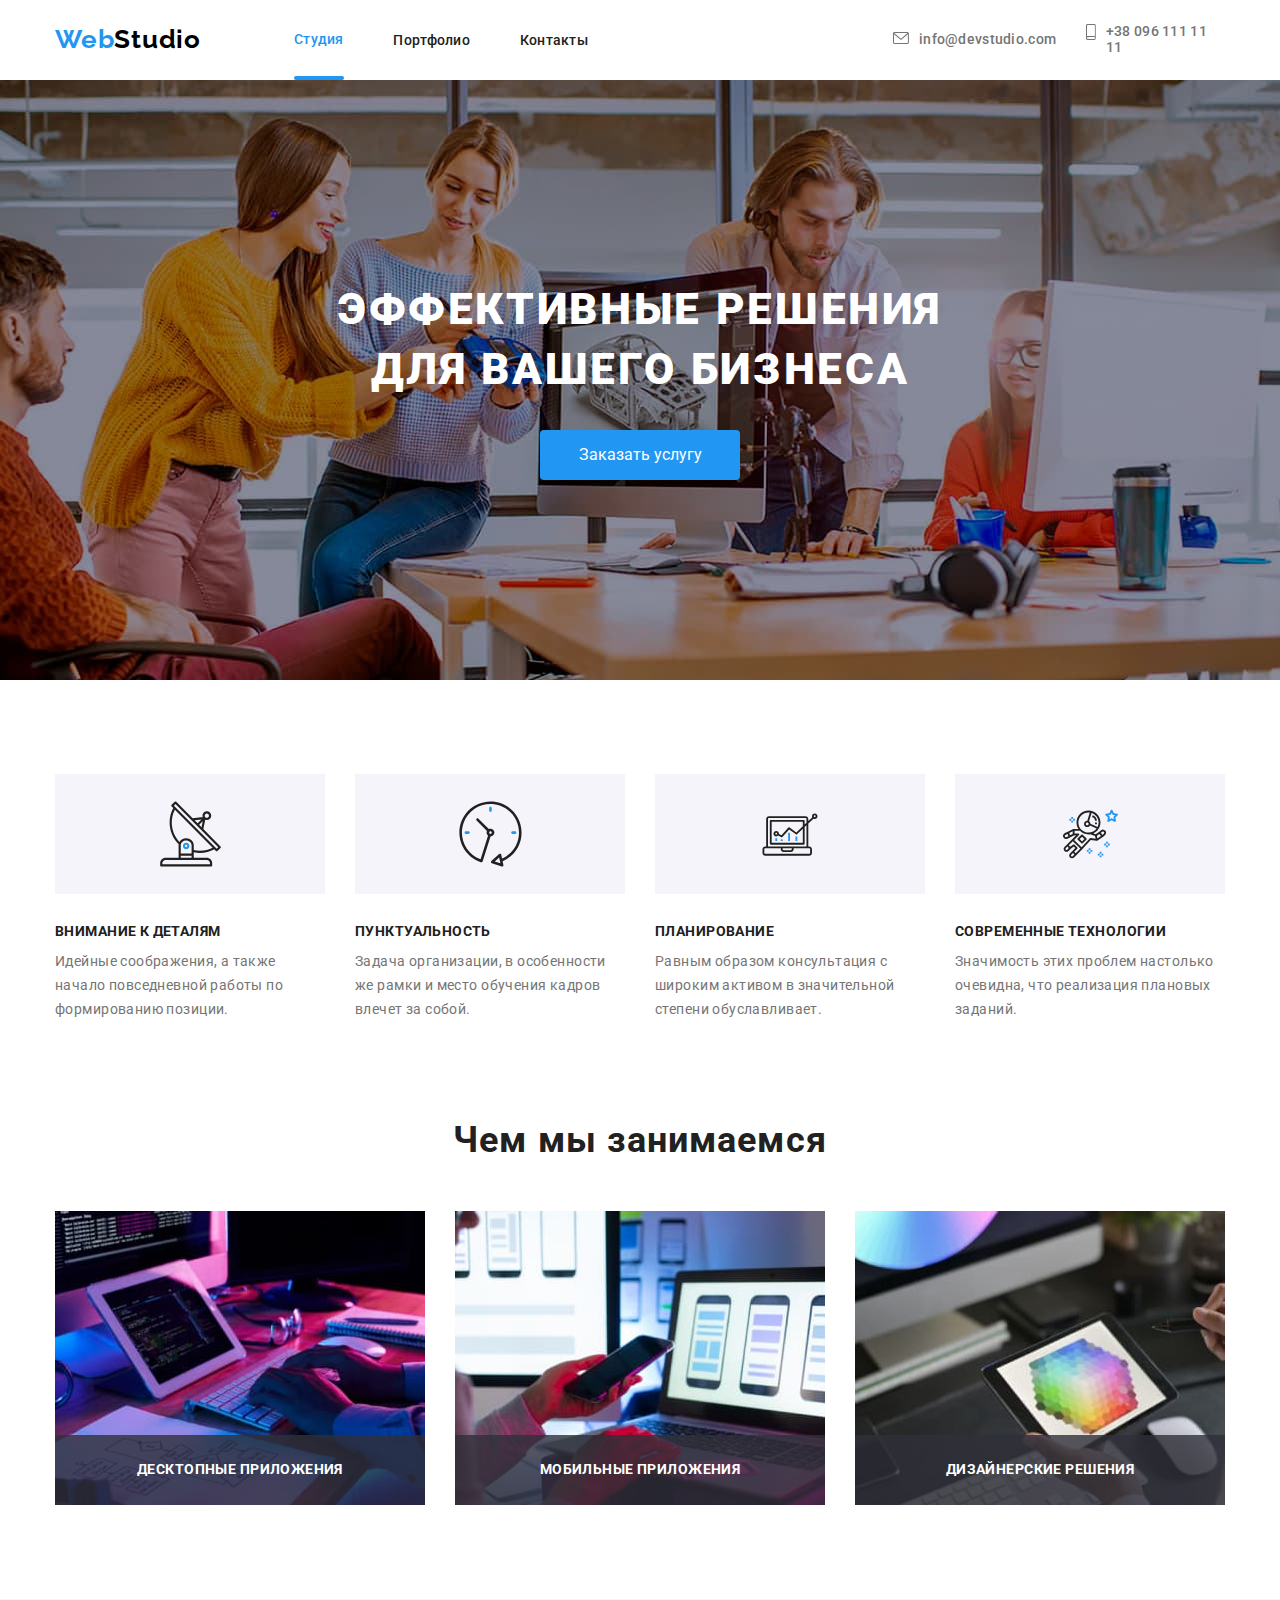
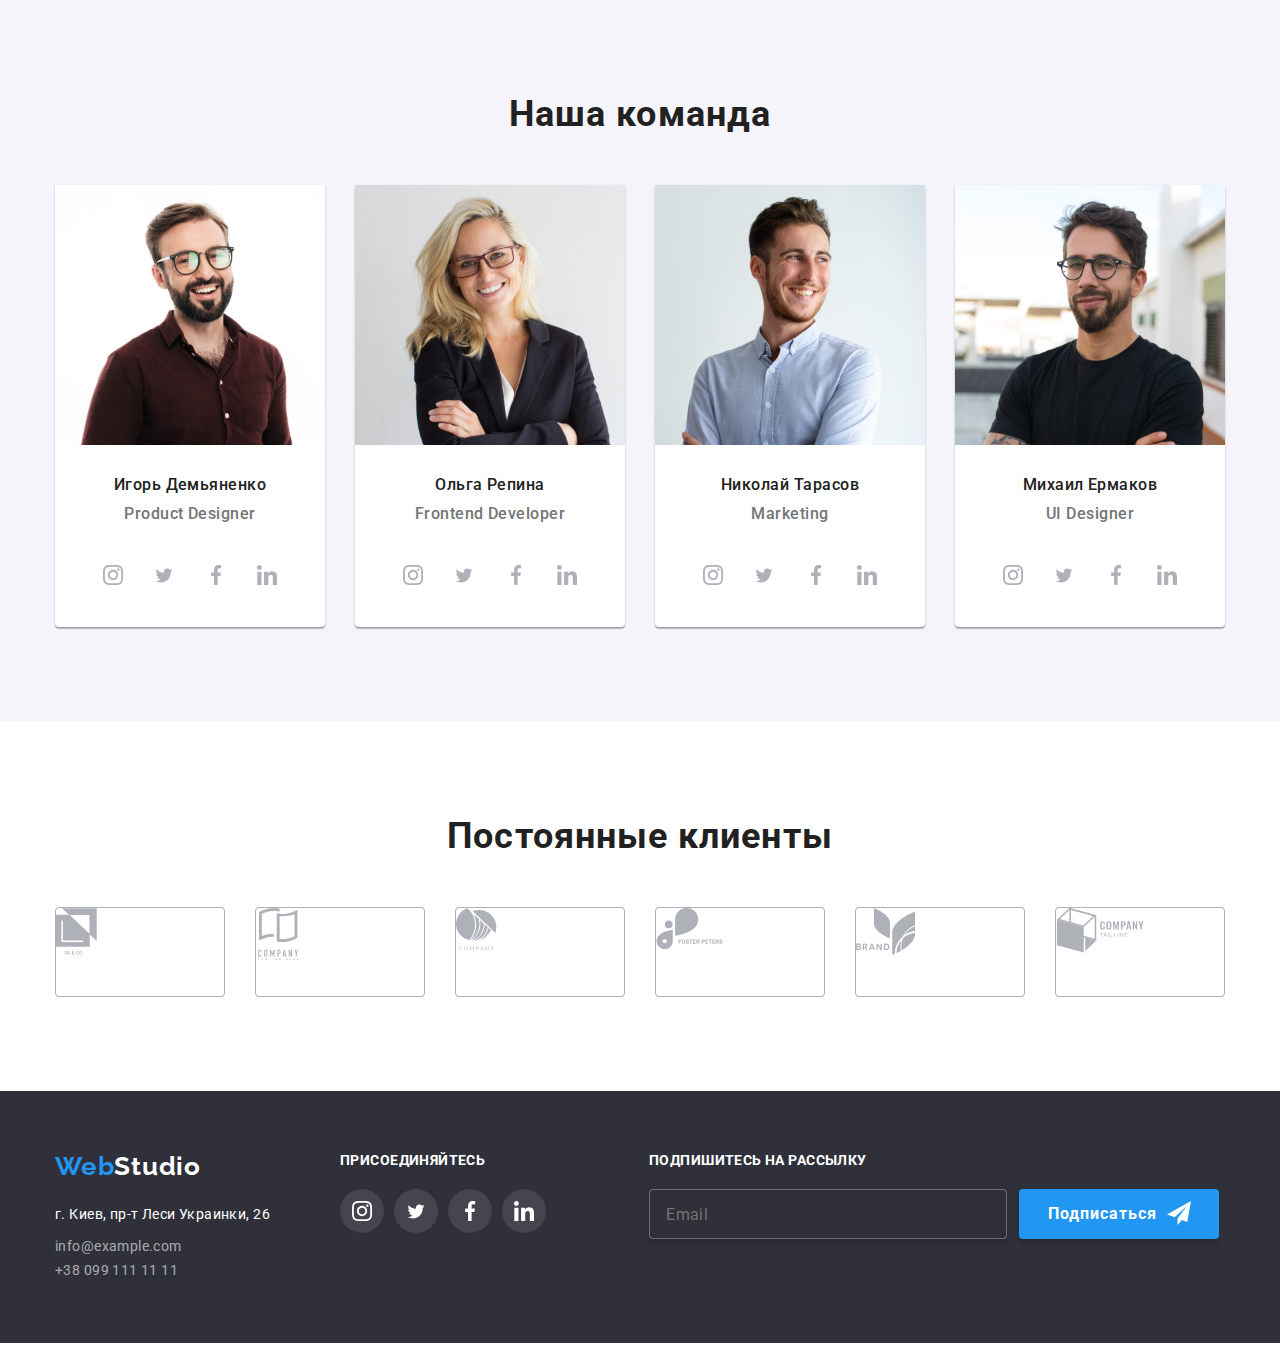
==== commit accc1039: "перша спроба сасу" ====
--- a/index.html
+++ b/index.html
@@ -7,7 +7,7 @@
     <title>Web Studio</title>
     <link rel="stylesheet" href="./css/modern-normalize.min.css" />
     <link href="https://fonts.googleapis.com/css2?family=Raleway:wght@700&family=Roboto:wght@400;500;700&display=swap" rel="stylesheet">
-    <link rel="stylesheet" href="./css/styles.css" />
+    <link rel="stylesheet" href="./css/main.min.css" />
 </head>
 
 <body>
--- a/css/main.min.css
+++ b/css/main.min.css
@@ -0,0 +1,2 @@
+html{-webkit-box-sizing:border-box;box-sizing:border-box}*,*::before,*::after{-webkit-box-sizing:inherit;box-sizing:inherit;margin-bottom:0}body{background-color:#fff;font-family:"Roboto", sans-serif;overflow-x:hidden}body a{color:#000;text-decoration:none}body a,button:hover{-webkit-transition:250ms cubic-bezier(0.4, 0, 0.2, 1);transition:250ms cubic-bezier(0.4, 0, 0.2, 1);cursor:pointer}body a:focus,body a:hover{color:#2196f3}body li{list-style:none}img{display:inline-block;max-width:100%;height:auto}h1,h2,h3,p{margin-top:0}ul{margin:0;padding:0}.main-container{width:1200px;padding:0 15px 0 15px;margin:0 auto}.header-block{display:-webkit-box;display:-ms-flexbox;display:flex;-webkit-box-align:center;-ms-flex-align:center;align-items:center;height:80px}.header-block .nav-container{display:-webkit-box;display:-ms-flexbox;display:flex;-webkit-box-align:center;-ms-flex-align:center;align-items:center;margin-right:305px}.header-block .nav-container .logo-top{color:#000;font-family:"Raleway", sans-serif;font-weight:700;font-size:26px;line-height:1.2;letter-spacing:0.03em;margin-right:93px}.menu{display:-webkit-box;display:-ms-flexbox;display:flex;-webkit-box-align:center;-ms-flex-align:center;align-items:center;width:294px;-webkit-box-pack:justify;-ms-flex-pack:justify;justify-content:space-between}.nav-con-style{font-weight:500;font-size:14px;line-height:1.14;letter-spacing:0.02em}.nav-item{color:#212121}.nav-item:hover,.nav-item:focus{color:#2196f3}.current-page{position:relative;padding:32px 0px;display:block}.current-page::before{position:absolute;content:"";display:block;bottom:0;left:0;right:0;width:100%;height:4px;background-color:#2196f3;border-radius:2px}.contacts{display:-webkit-box;display:-ms-flexbox;display:flex;width:100%;-webkit-box-pack:justify;-ms-flex-pack:justify;justify-content:space-between;-webkit-box-align:center;-ms-flex-align:center;align-items:center}.header-mail-phone{display:-webkit-box;display:-ms-flexbox;display:flex;-webkit-box-align:center;-ms-flex-align:center;align-items:center;margin-right:30px}.header-mail-phone:last-child{margin-right:0}.header-mail-phone .nav-con-style{font-weight:500;font-size:14px;line-height:1.14;letter-spacing:0.02em}.header-mail-phone .contacts-item-gap{display:-webkit-box;display:-ms-flexbox;display:flex}.contacts-item{color:#757575}.contacts-item:hover{color:#2196f3}.smartphone-envelope-icon{fill:#757575;margin-right:10px}.smartphone-envelope-icon{fill:currentColor}.hero{background-color:rgba(47,48,58,0.4);background-image:url("../img/hero-img.jpg");background-position:center center;background-repeat:no-repeat;background-size:cover}.hero-block{display:-webkit-box;display:-ms-flexbox;display:flex;-webkit-box-pack:center;-ms-flex-pack:center;justify-content:center;-webkit-box-orient:vertical;-webkit-box-direction:normal;-ms-flex-direction:column;flex-direction:column;-webkit-box-align:center;-ms-flex-align:center;align-items:center;text-align:center;width:1170px;height:600px;margin-bottom:94px}.main-title{font-family:"Roboto", sans-serif;font-style:normal;font-weight:900;font-size:44px;line-height:1.36;text-align:center;letter-spacing:0.06em;text-transform:uppercase;color:#fff;width:696px;padding-bottom:30px;margin:0, auto}.main-title-button{display:-webkit-box;display:-ms-flexbox;display:flex;-webkit-box-pack:center;-ms-flex-pack:center;justify-content:center;-webkit-box-align:center;-ms-flex-align:center;align-items:center;text-align:center;min-width:200px;min-height:50px;background-color:#2196f3;-webkit-box-shadow:0px 4px 4px rgba(0,0,0,0.15);box-shadow:0px 4px 4px rgba(0,0,0,0.15);border-radius:4px;margin:0 auto;color:#fff;padding:10px 32px;border:none}.main-title-button:hover,.main-title-buttonfocus{color:#2196f3;background-color:#fff}.secondary-title{font-weight:700;font-size:36px;line-height:1.17;text-align:center;letter-spacing:0.03em;color:#212121;margin-bottom:50px;padding-top:94px}.advantage-list-container{display:-webkit-box;display:-ms-flexbox;display:flex}.advantage-item{display:block;margin-right:30px}.advantage-item:nth-child(4n){margin-right:0}.advantage-item .advantage-title{font-weight:700;font-size:14px;line-height:1.14;letter-spacing:0.03em;text-transform:uppercase;color:#212121;margin-bottom:10px}.advantage-item .advantage-text{font-weight:400;font-size:14px;line-height:1.7;letter-spacing:0.03em;color:#757575;width:270px;height:75px}.icon-block{background-color:#f5f4fa;display:-webkit-box;display:-ms-flexbox;display:flex;-webkit-box-pack:center;-ms-flex-pack:center;justify-content:center;-webkit-box-align:center;-ms-flex-align:center;align-items:center;width:100%;height:120px;margin-bottom:30px}.occupation-container{display:-webkit-box;display:-ms-flexbox;display:flex;margin-bottom:94px}.occupation-item{display:block;margin-right:30px;margin-bottom:0px}.occupation-item img{display:block}.occupation-item:nth-child(3n){margin-right:0px}.occupation-card{position:relative}.occupation-card .occupation-card-label{position:absolute;display:-webkit-box;display:-ms-flexbox;display:flex;-webkit-box-pack:center;-ms-flex-pack:center;justify-content:center;-webkit-box-align:center;-ms-flex-align:center;align-items:center;bottom:0;left:0;right:0;width:100%;height:70px;background:rgba(47,48,58,0.8)}.occupation-description{font-weight:bold;font-size:14px;line-height:1.14;text-align:center;letter-spacing:0.03em;text-transform:uppercase;color:#fff}.team{background-color:#f5f4fa;padding-bottom:94px}.team-container{display:-webkit-box;display:-ms-flexbox;display:flex}.team-item{display:block;max-width:100%;height:auto;background-color:#fff;text-align:center;-webkit-box-shadow:0px 1px 3px rgba(0,0,0,0.12),0px 1px 1px rgba(0,0,0,0.14),0px 2px 1px rgba(0,0,0,0.2);box-shadow:0px 1px 3px rgba(0,0,0,0.12),0px 1px 1px rgba(0,0,0,0.14),0px 2px 1px rgba(0,0,0,0.2);border-radius:0px 0px 4px 4px;margin-right:30px}.team-item:nth-child(4n){margin-right:0px}.team-item .employee-image{display:block;margin-bottom:30px}.team-item .employee{color:#212121;margin-bottom:10px}.team-item .position{color:#757575;padding-bottom:30px}.team-items-icons{display:-webkit-box;display:-ms-flexbox;display:flex;-ms-flex-pack:distribute;justify-content:space-around;-webkit-box-align:center;-ms-flex-align:center;align-items:center;margin:0 32px 30px 32px}.team-icon{display:-webkit-box;display:-ms-flexbox;display:flex;-webkit-box-pack:center;-ms-flex-pack:center;justify-content:center;-webkit-box-align:center;-ms-flex-align:center;align-items:center;width:44px;height:44px;border-radius:50%}.team-icon:hover,.team-icon:focus{background-color:#2196f3}.team-icon .team-card-icon-image{fill:#afb1b8}.team-icon:hover,.team-iconfocus .team-card-icon-image{fill:#fff}.clients-block{display:-webkit-box;display:-ms-flexbox;display:flex;-webkit-box-pack:justify;-ms-flex-pack:justify;justify-content:space-between;margin-bottom:94px}.clients-block a{display:block}.clients-item{display:-webkit-box;display:-ms-flexbox;display:flex;-webkit-box-pack:center;-ms-flex-pack:center;justify-content:center;-webkit-box-align:center;-ms-flex-align:center;align-items:center;width:170px;height:90px;border:#afb1b8 1px solid;-webkit-box-sizing:border-box;box-sizing:border-box;border-radius:4px;margin-right:30px;outline:none}.clients-item:last-child{margin-right:0}.clients-item:hover,.clients-item:focus{border-color:#2196f3}.clients-item .client-image{fill:#afb1b8;margin:0}.clients-item:hover,.clients-item:focus .client-image{fill:#2196f3}.footer{background-color:#2f303a;padding:60px 0px 60px 0px;display:-webkit-box;display:-ms-flexbox;display:flex}.footer .footer-wrapper{display:-webkit-box;display:-ms-flexbox;display:flex}.footer-logo-contacts{margin-right:70px}.footer-logo-contacts .logo-bottom{color:#fff;font-family:"Raleway", sans-serif;font-weight:700;font-size:26px;line-height:1.2;letter-spacing:0.03em;margin-bottom:20px}.whitetext{color:#fff}.whitetext:hover,.whitetext:focus{color:#2196f3}.address-item{color:#fff;display:inline-block;margin-bottom:9px}.address-link{color:rgba(255,255,255,0.6);margin-bottom:9px}.address-link:last-child{margin-bottom:0px}.bluetext{color:#2196f3}.join{display:inline-block}.join-title{display:inline-block;font-weight:bold;font-size:14px;line-height:1.14;letter-spacing:0.03em;text-transform:uppercase;color:#fff;margin-bottom:20px}.footer-icons{display:-webkit-box;display:-ms-flexbox;display:flex;margin-right:93px}.footer-icon-item{display:-webkit-box;display:-ms-flexbox;display:flex;-webkit-box-pack:center;-ms-flex-pack:center;justify-content:center;-webkit-box-align:center;-ms-flex-align:center;align-items:center;width:44px;height:44px;border-radius:50%;background-color:#44454e;margin-right:10px}.footer-icon-item:hover,.footer-icon-item:focus{background-color:#2196f3}.subscription-form{display:-webkit-box;display:-ms-flexbox;display:flex;-webkit-box-align:center;-ms-flex-align:center;align-items:center}.subscription-form .subscription-field{width:358px;height:50px;font-weight:normal;font-size:16px;line-height:20px;display:-webkit-box;display:-ms-flexbox;display:flex;-webkit-box-align:center;-ms-flex-align:center;align-items:center;letter-spacing:0.03em;color:rgba(255,255,255,0.6);background-color:#2f303a;border:1px solid rgba(255,255,255,0.3);-webkit-filter:drop-shadow(0px 4px 4px rgba(0,0,0,0.15));filter:drop-shadow(0px 4px 4px rgba(0,0,0,0.15));border-radius:4px;padding-left:16px;margin-right:12px}.subscription-btn-block{position:relative;display:inline-block}.subscription-btn{background-color:#2196f3;width:200px;height:50px;font-weight:bold;font-size:16px;line-height:1.875;display:-webkit-box;display:-ms-flexbox;display:flex;-webkit-box-align:center;-ms-flex-align:center;align-items:center;text-align:center;letter-spacing:0.06em;color:#fff;-webkit-box-shadow:0px 4px 4px rgba(0,0,0,0.15);box-shadow:0px 4px 4px rgba(0,0,0,0.15);border-radius:4px;border:none;padding:10px 0px 10px 29px;outline:none}.subscription-btn .subscription-img{position:absolute;bottom:12px;right:48px;top:12px;left:148px;fill:#fff}.subscription-btn:hover,.subscription-btn:focus{color:#2196f3;background-color:#fff}.subscription-btn:hover,.subscription-btn:focus .subscription-img{fill:#2196f3}.backdrop{position:fixed;top:0;left:0;width:100%;height:100%;background-color:rgba(0,0,0,0.2);overflow-y:hidden}.backdrop.is-hidden{opacity:0;pointer-events:none}.modal{position:absolute;width:528px;height:581px;background-color:#fff;top:50%;left:50%;-webkit-transform:translate(-50%, -50%);transform:translate(-50%, -50%)}.close-btn{position:absolute;width:30px;height:30px;right:8px;top:8px;background:#ffffff;border:1px solid rgba(0,0,0,0.1);border-radius:50%}.close-btn .close-cross{position:absolute;top:50%;left:50%;-webkit-transform:translate(-50%, -50%);transform:translate(-50%, -50%)}.close-btn:hover{cursor:pointer}.close-btn:hover .close-cross{fill:#2196f3}.modal-form{display:-webkit-box;display:-ms-flexbox;display:flex;-webkit-box-align:center;-ms-flex-align:center;align-items:center;-webkit-box-orient:vertical;-webkit-box-direction:normal;-ms-flex-direction:column;flex-direction:column;margin:0, auto}.modal-form .modal-title{display:block;font-weight:bold;font-size:20px;line-height:23px;text-align:center;letter-spacing:0.03em;color:#212121;padding:40px 40px 12px}.modal-row{display:-webkit-box;display:-ms-flexbox;display:flex;-webkit-box-orient:vertical;-webkit-box-direction:normal;-ms-flex-direction:column;flex-direction:column;margin-bottom:10px}.modal-row .modal-input-label{font-weight:normal;font-size:12px;line-height:14px;letter-spacing:0.01em;color:#757575;margin-bottom:4px}.input-block{position:relative}.input-block .modal-icon-item{position:absolute;top:11px;left:12px;bottom:11px;width:18px;height:18px}.input-block:hover .modal-icon-item{fill:#2196f3}.input-block:hover .modal-input-field{border-color:#2196f3;cursor:pointer}.input-block:hover .modal-input-field-comment{border-color:#2196f3;cursor:pointer}.modal-input-field{display:block;width:448px;height:40px;border:1px solid rgba(33,33,33,0.2);border-radius:4px;padding-left:35px;color:#000;outline:none}.modal-input-field:focus .modal-icon-item{fill:#2196f3}.modal-input-field:focus{border-color:#2196f3}.modal-input-field-comment{resize:none;display:block;width:448px;height:120px;border:1px solid rgba(33,33,33,0.2);border-radius:4px;font-weight:normal;font-size:16px;line-height:18px;letter-spacing:0.01em;color:#000;padding:12px 16px;outline:none}.modal-input-field-comment:focus{border-color:#2196f3}.terms-accept{display:inline-block;font-weight:normal;font-size:14px;line-height:24px;letter-spacing:0.03em;color:#757575;padding-left:30px;margin-bottom:30px}.terms-accept .contact-terms{-webkit-text-decoration-line:underline;text-decoration-line:underline;color:#2196f3}.terms-accept .check-box{position:absolute;display:inline-block;width:20px;height:20px;overflow:hidden;background-image:url("../img/form-icons/checksquare.svg");background-repeat:no-repeat;-webkit-transform:translate(-20px, 4px);transform:translate(-20px, 4px)}.check-input{position:absolute;width:1px;height:1px;overflow:hidden;clip:rect(0 0 0 0)}.check-input:checked+.check-box{background-image:url("../img/form-icons/icon-check.svg")}.portfolio-header-underline{border-bottom:1px solid #ececec}.filter{display:-webkit-box;display:-ms-flexbox;display:flex;-webkit-box-pack:center;-ms-flex-pack:center;justify-content:center;max-width:611px;margin-bottom:50px}.filter-position{display:-webkit-box;display:-ms-flexbox;display:flex;-webkit-box-pack:center;-ms-flex-pack:center;justify-content:center;padding-top:94px}.filter-item{margin-right:8px}.filter-item:last-child{margin-right:0px}.btn-style{font-weight:500;font-size:16px;line-height:1.63;letter-spacing:0.03em;color:#212121;background-color:#f5f4fa;border:transparent;border-radius:4px;width:128px;height:38px;cursor:pointer}.btn-style.btn-style-all{width:73px}.btn-style:hover,.btn-style:focus{background-color:#2196f3;color:#fff;-webkit-box-shadow:0px 3px 1px rgba(0,0,0,0.1),0px 1px 2px rgba(0,0,0,0.08),0px 2px 2px rgba(0,0,0,0.12);box-shadow:0px 3px 1px rgba(0,0,0,0.1),0px 1px 2px rgba(0,0,0,0.08),0px 2px 2px rgba(0,0,0,0.12)}.project-container{display:-webkit-box;display:-ms-flexbox;display:flex;-ms-flex-wrap:wrap;flex-wrap:wrap;margin-bottom:94px}.project-card{display:block;max-width:100%;height:auto;margin-bottom:30px;margin-right:30px}.project-card:nth-child(3n){margin-right:0px}.project-card:nth-last-child(-n+3){margin-bottom:0px}.project-card:hover{-webkit-box-shadow:0px 1px 1px rgba(0,0,0,0.12),0px 4px 4px rgba(0,0,0,0.06),1px 4px 6px rgba(0,0,0,0.16);box-shadow:0px 1px 1px rgba(0,0,0,0.12),0px 4px 4px rgba(0,0,0,0.06),1px 4px 6px rgba(0,0,0,0.16)}.project-card a:focus .project-image-info{-webkit-transform:translateY(-100%);transform:translateY(-100%)}.project-block{position:relative;display:block;overflow:hidden}.project-block .project-image{display:block}.project-block .project-image-info{position:absolute;display:-webkit-box;display:-ms-flexbox;display:flex;-webkit-box-pack:center;-ms-flex-pack:center;justify-content:center;-webkit-box-align:center;-ms-flex-align:center;align-items:center;background:rgba(33,150,243,0.9);width:100%;height:100%;top:100%;-webkit-transition:-webkit-transform 250ms cubic-bezier(0.4, 0, 0.2, 1);transition:-webkit-transform 250ms cubic-bezier(0.4, 0, 0.2, 1);transition:transform 250ms cubic-bezier(0.4, 0, 0.2, 1);transition:transform 250ms cubic-bezier(0.4, 0, 0.2, 1), -webkit-transform 250ms cubic-bezier(0.4, 0, 0.2, 1)}.project-block:hover .project-image-info{-webkit-transform:translateY(-100%);transform:translateY(-100%)}.project-image-text{font-weight:normal;font-size:18px;line-height:1.56;letter-spacing:0.03em;color:#ffffff;padding:63px 24px}.under-image-text{display:block;width:370px;height:110px;padding:20px 24px;border-left:1px solid #eee;border-right:1px solid #eee;border-bottom:1px solid #eee}.under-image-text .project-name{display:block;font-weight:700;font-size:18px;line-height:2;letter-spacing:0.06em;color:#212121;margin-bottom:4px}.under-image-text .description{display:block;font-weight:normal;font-size:16px;line-height:1.9;letter-spacing:0.03em;color:#757575}.team-item .employee,.team-item .position{font-weight:500;font-size:16px;line-height:1.19;letter-spacing:0.03em}.address-item,.address-link{font-style:normal;font-weight:normal;font-size:14px;line-height:1.7;letter-spacing:0.03em}
+/*# sourceMappingURL=main.min.css.map */